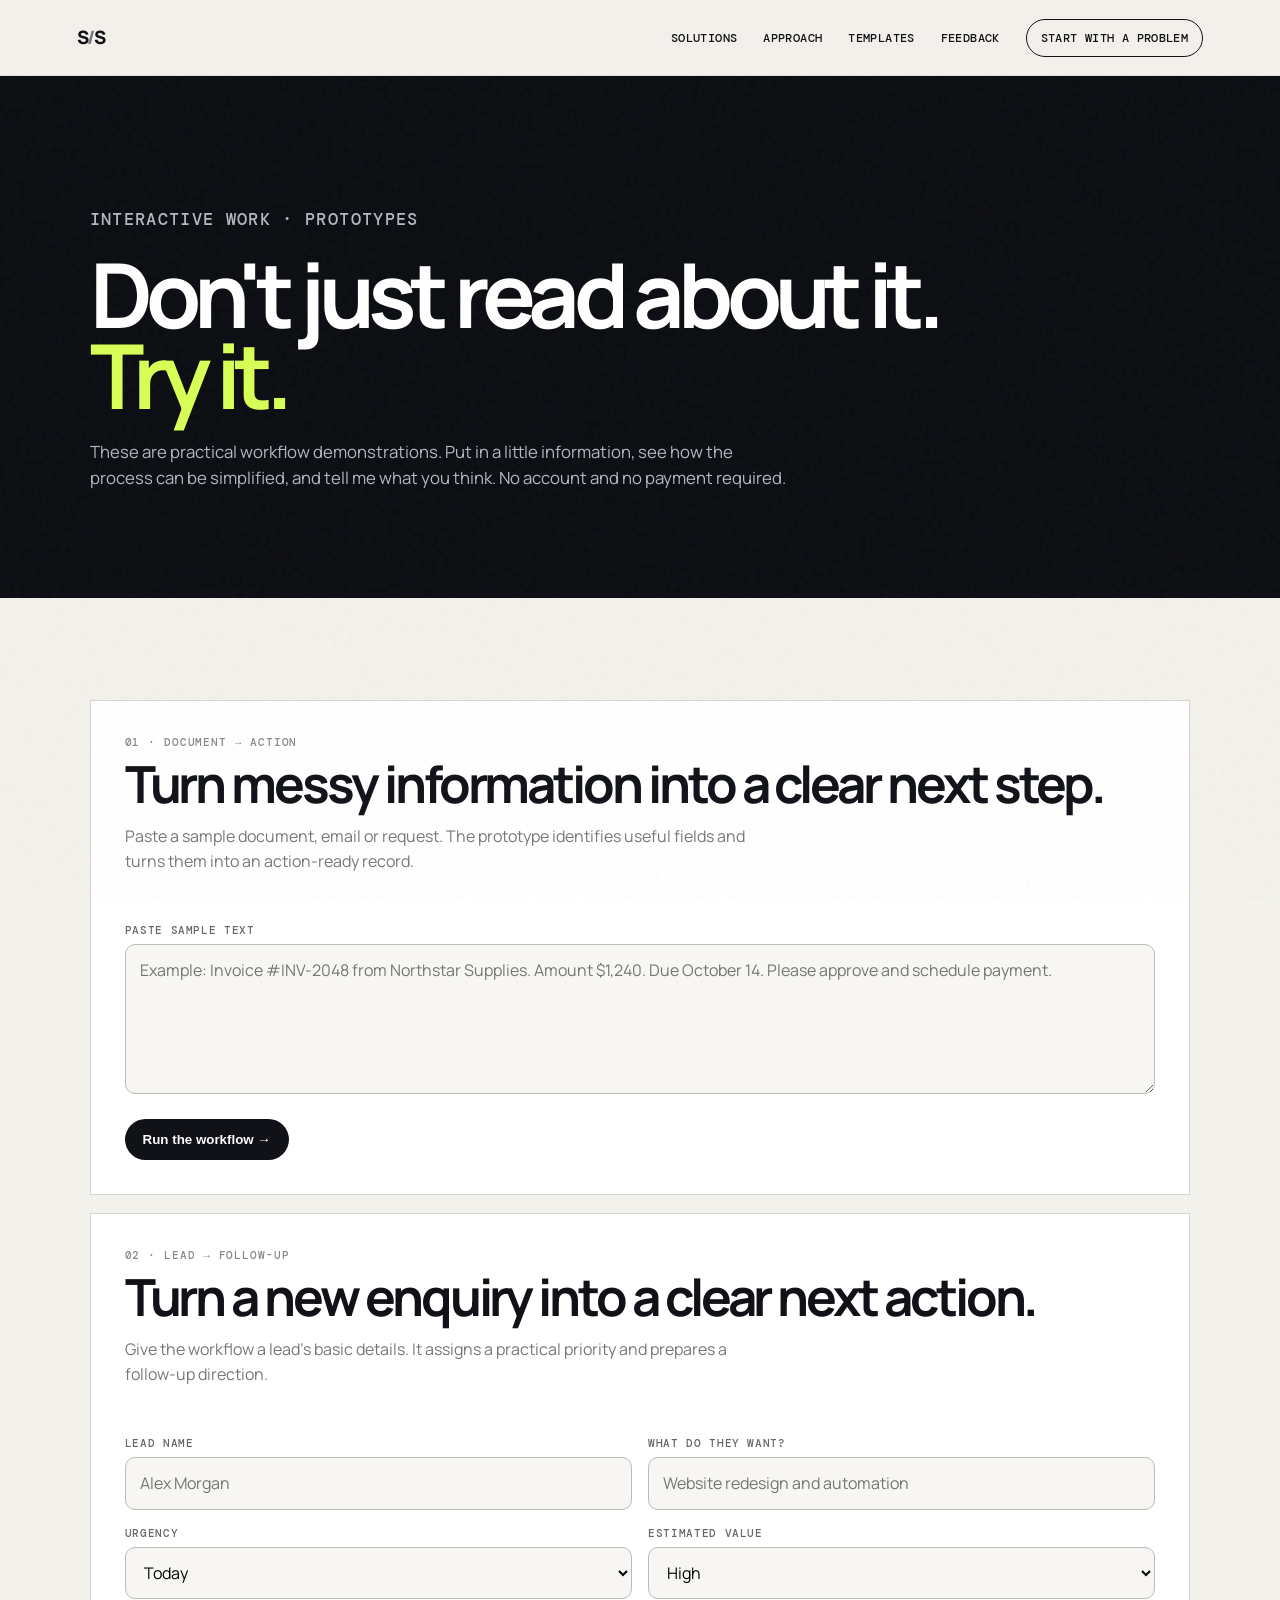
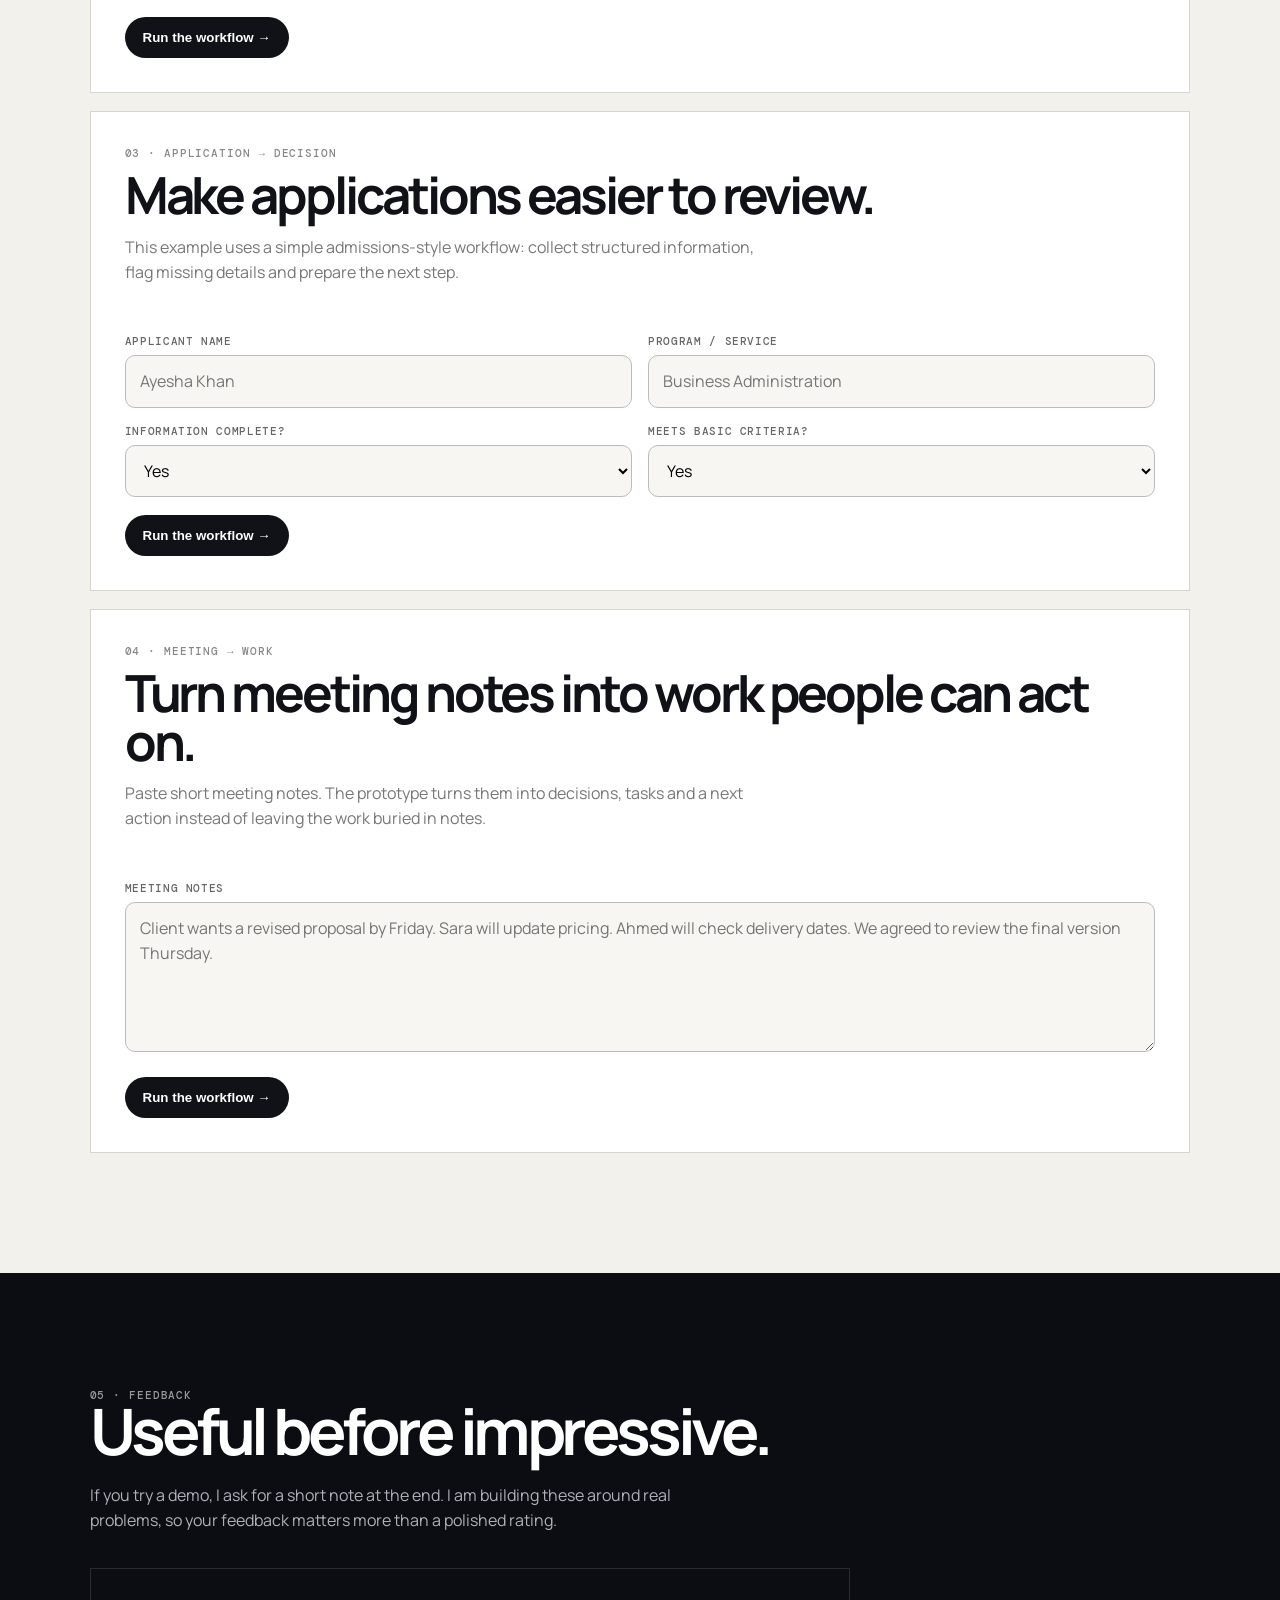
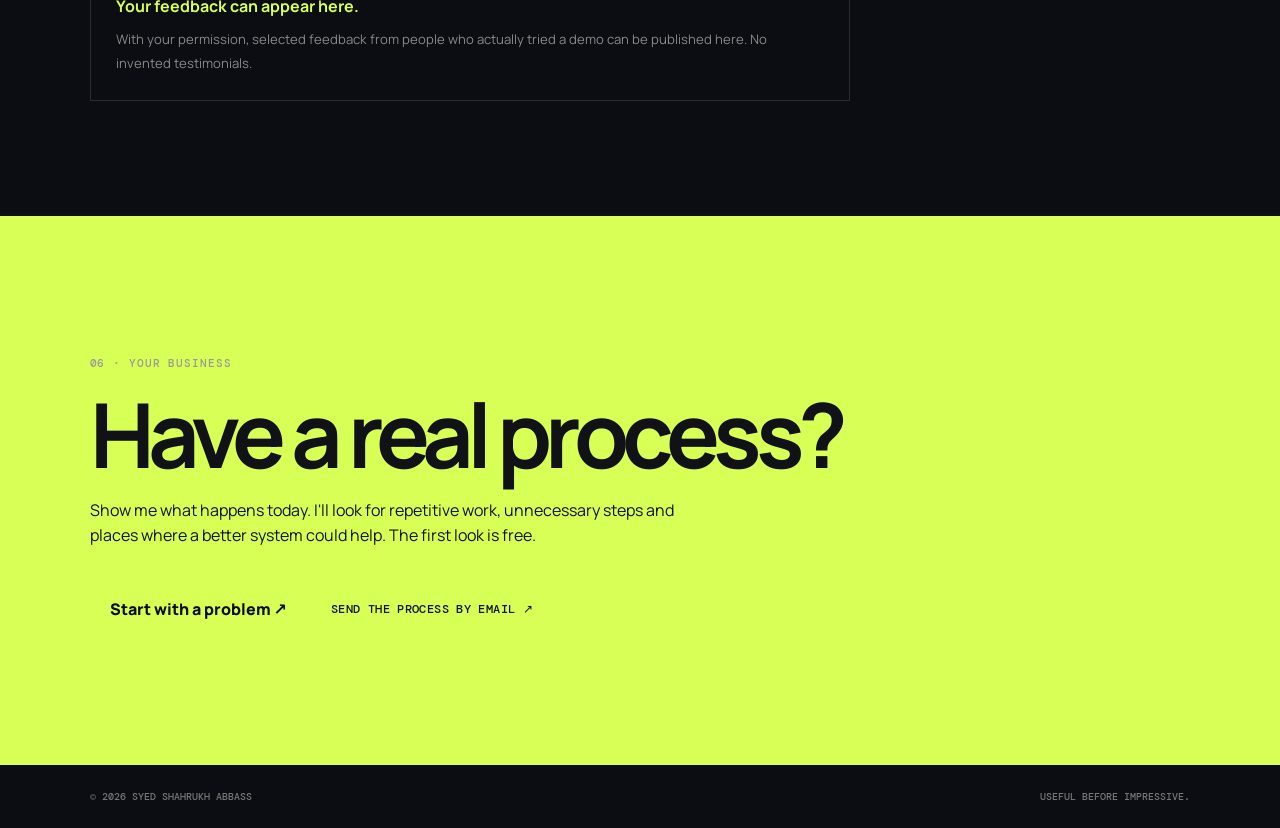
==== demos.html @ 8c074b96 "Add interactive workflow demos and feedback gate" ====
<!doctype html>
<html lang="en">
<head>
<meta charset="utf-8">
<meta name="viewport" content="width=device-width,initial-scale=1">
<meta name="description" content="Interactive business workflow demonstrations by Syed Shahrukh Abbass.">
<title>Try the Work — Interactive Workflow Demos</title>
<link rel="stylesheet" href="styles.css">
<style>
.demo-hero{background:var(--bg);color:#fff;padding:9vw 7vw 7vw}.demo-hero h1{font-size:clamp(3.4rem,7vw,7.5rem);line-height:.9;letter-spacing:-.075em;max-width:1000px;margin:24px 0}.demo-hero h1 em{font-style:normal;color:var(--acid)}.demo-hero p{max-width:700px;color:#b5b8c0;font-size:1.05rem}.demo-list{padding:8vw 7vw}.demo-card{border:1px solid var(--line);margin-bottom:18px;background:#fff}.demo-head{padding:34px;display:flex;justify-content:space-between;gap:25px;align-items:flex-start}.demo-head h2{font-size:clamp(2rem,4vw,4rem);line-height:.95;letter-spacing:-.06em;margin:10px 0}.demo-head p{color:#777;max-width:650px}.demo-tag{font:500 .68rem 'DM Mono',monospace;color:#888;letter-spacing:.08em}.demo-body{padding:0 34px 34px}.demo-form{display:grid;grid-template-columns:1fr 1fr;gap:16px}.demo-form .full{grid-column:1/-1}.demo-form label{font:500 .68rem 'DM Mono',monospace;text-transform:uppercase;letter-spacing:.06em;display:block;margin-bottom:7px;color:#666}.demo-form input,.demo-form textarea,.demo-form select{width:100%;border:1px solid #bbb;background:#f7f6f2;padding:13px 14px;font:inherit;border-radius:10px}.demo-form textarea{min-height:150px;resize:vertical}.run{border:0;background:var(--ink);color:#fff;padding:13px 18px;border-radius:999px;font-weight:800;cursor:pointer;margin-top:18px}.run:hover{opacity:.88}.result{display:none;margin-top:25px;background:var(--bg);color:#fff;padding:26px;border-radius:18px}.result.show{display:block}.result h3{margin:0 0 18px;font-size:1.3rem}.result-grid{display:grid;grid-template-columns:repeat(3,1fr);gap:10px}.result-item{border:1px solid #ffffff1c;padding:15px;border-radius:12px}.result-item small{color:#999}.result-item strong{display:block;margin-top:6px;font-size:.95rem}.feedback{display:none;margin-top:18px;padding:24px;background:var(--acid);color:var(--ink);border-radius:16px}.feedback.show{display:block}.feedback h4{margin:0 0 7px;font-size:1.35rem;letter-spacing:-.04em}.feedback p{margin:0 0 16px;color:#30320f}.feedback textarea{width:100%;min-height:90px;border:1px solid #1115;border-radius:10px;padding:12px;font:inherit;background:#ffffffbb}.check{display:flex;gap:9px;align-items:center;margin:14px 0;font-size:.85rem}.check input{width:auto}.feedback button{border:1px solid var(--ink);background:var(--ink);color:#fff;border-radius:999px;padding:12px 17px;font-weight:800;cursor:pointer}.unlocked{display:none;margin-top:18px;border-top:1px solid #1114;padding-top:18px}.unlocked.show{display:block}.review-wall{background:var(--bg);color:#fff;padding:9vw 7vw}.review-wall h2{font-size:clamp(2.5rem,5vw,5.5rem);line-height:.92;letter-spacing:-.07em;margin:0 0 22px}.review-wall p{color:#aeb1ba;max-width:650px}.review-note{border:1px solid #ffffff20;padding:25px;margin-top:35px;max-width:760px}.review-note strong{display:block;color:var(--acid);margin-bottom:7px}.review-note span{color:#888;font-size:.82rem}@media(max-width:700px){.demo-form,.result-grid{grid-template-columns:1fr}.demo-head{display:block}.demo-body{padding:0 20px 24px}.demo-head{padding:25px 20px}}
</style>
</head>
<body>
<div class="grain"></div>
<header class="nav"><a class="brand" href="index.html">S<span>/</span>S</a><nav><a href="index.html#solutions">Solutions</a><a href="index.html#approach">Approach</a><a href="templates.html">Templates</a><a href="#feedback">Feedback</a><a class="nav-cta" href="offer.html">Start with a problem</a></nav></header>
<main>
<section class="demo-hero"><p class="eyebrow">INTERACTIVE WORK · PROTOTYPES</p><h1>Don't just read about it.<br><em>Try it.</em></h1><p>These are practical workflow demonstrations. Put in a little information, see how the process can be simplified, and tell me what you think. No account and no payment required.</p></section>
<section class="demo-list">
<article class="demo-card" id="document-demo"><div class="demo-head"><div><div class="demo-tag">01 · DOCUMENT → ACTION</div><h2>Turn messy information into a clear next step.</h2><p>Paste a sample document, email or request. The prototype identifies useful fields and turns them into an action-ready record.</p></div></div><div class="demo-body"><div class="demo-form"><div class="full"><label>Paste sample text</label><textarea id="docText" placeholder="Example: Invoice #INV-2048 from Northstar Supplies. Amount $1,240. Due October 14. Please approve and schedule payment."></textarea></div></div><button class="run" onclick="runDocument()">Run the workflow →</button><div class="result" id="docResult"></div><div class="feedback" id="docFeedback"><h4>One quick thing before the full result.</h4><p>Tell me what you noticed. Honest feedback is useful — positive, negative or neutral.</p><textarea id="docComment" placeholder="What did you think of this demo?"></textarea><label class="check"><input type="checkbox" id="docTried"> I tried the demo and understand this is a prototype.</label><button onclick="submitFeedback('Document → Action','docComment','docTried','docUnlock')">Leave feedback & unlock</button><div class="unlocked" id="docUnlock"></div></div></div></article>

<article class="demo-card" id="lead-demo"><div class="demo-head"><div><div class="demo-tag">02 · LEAD → FOLLOW-UP</div><h2>Turn a new enquiry into a clear next action.</h2><p>Give the workflow a lead's basic details. It assigns a practical priority and prepares a follow-up direction.</p></div></div><div class="demo-body"><div class="demo-form"><div><label>Lead name</label><input id="leadName" placeholder="Alex Morgan"></div><div><label>What do they want?</label><input id="leadNeed" placeholder="Website redesign and automation"></div><div><label>Urgency</label><select id="leadUrgency"><option>Today</option><option>This week</option><option>Exploring</option></select></div><div><label>Estimated value</label><select id="leadValue"><option>High</option><option>Medium</option><option>Low</option></select></div></div><button class="run" onclick="runLead()">Run the workflow →</button><div class="result" id="leadResult"></div><div class="feedback" id="leadFeedback"><h4>What did you think?</h4><p>A short honest note helps me improve these demonstrations.</p><textarea id="leadComment" placeholder="What was useful or unclear?"></textarea><label class="check"><input type="checkbox" id="leadTried"> I tried the demo and understand this is a prototype.</label><button onclick="submitFeedback('Lead → Follow-up','leadComment','leadTried','leadUnlock')">Leave feedback & unlock</button><div class="unlocked" id="leadUnlock"></div></div></div></article>

<article class="demo-card" id="application-demo"><div class="demo-head"><div><div class="demo-tag">03 · APPLICATION → DECISION</div><h2>Make applications easier to review.</h2><p>This example uses a simple admissions-style workflow: collect structured information, flag missing details and prepare the next step.</p></div></div><div class="demo-body"><div class="demo-form"><div><label>Applicant name</label><input id="appName" placeholder="Ayesha Khan"></div><div><label>Program / service</label><input id="appProgram" placeholder="Business Administration"></div><div><label>Information complete?</label><select id="appComplete"><option>Yes</option><option>No</option></select></div><div><label>Meets basic criteria?</label><select id="appCriteria"><option>Yes</option><option>Needs review</option><option>No</option></select></div></div><button class="run" onclick="runApplication()">Run the workflow →</button><div class="result" id="appResult"></div><div class="feedback" id="appFeedback"><h4>Leave a quick note.</h4><p>You don't need to praise it. Tell me honestly whether the workflow makes sense.</p><textarea id="appComment" placeholder="Your feedback"></textarea><label class="check"><input type="checkbox" id="appTried"> I tried the demo and understand this is a prototype.</label><button onclick="submitFeedback('Application → Decision','appComment','appTried','appUnlock')">Leave feedback & unlock</button><div class="unlocked" id="appUnlock"></div></div></div></article>

<article class="demo-card" id="meeting-demo"><div class="demo-head"><div><div class="demo-tag">04 · MEETING → WORK</div><h2>Turn meeting notes into work people can act on.</h2><p>Paste short meeting notes. The prototype turns them into decisions, tasks and a next action instead of leaving the work buried in notes.</p></div></div><div class="demo-body"><div class="demo-form"><div class="full"><label>Meeting notes</label><textarea id="meetingText" placeholder="Client wants a revised proposal by Friday. Sara will update pricing. Ahmed will check delivery dates. We agreed to review the final version Thursday."></textarea></div></div><button class="run" onclick="runMeeting()">Run the workflow →</button><div class="result" id="meetingResult"></div><div class="feedback" id="meetingFeedback"><h4>Before you finish — tell me what you noticed.</h4><p>One sentence is enough. Honest feedback helps improve the work.</p><textarea id="meetingComment" placeholder="What did you think?"></textarea><label class="check"><input type="checkbox" id="meetingTried"> I tried the demo and understand this is a prototype.</label><button onclick="submitFeedback('Meeting → Work','meetingComment','meetingTried','meetingUnlock')">Leave feedback & unlock</button><div class="unlocked" id="meetingUnlock"></div></div></div></article>
</section>
<section class="review-wall" id="feedback"><div class="eyebrow">05 · FEEDBACK</div><h2>Useful before impressive.</h2><p>If you try a demo, I ask for a short note at the end. I am building these around real problems, so your feedback matters more than a polished rating.</p><div class="review-note"><strong>Your feedback can appear here.</strong><span>With your permission, selected feedback from people who actually tried a demo can be published here. No invented testimonials.</span></div></section>
<section class="contact"><p class="eyebrow">06 · YOUR BUSINESS</p><h2>Have a real process?</h2><p>Show me what happens today. I'll look for repetitive work, unnecessary steps and places where a better system could help. The first look is free.</p><div class="actions"><a class="button" href="offer.html">Start with a problem ↗</a><a class="text-link" href="mailto:syed.shahrukh@gmail.com?subject=Free%20process%20check">Send the process by email ↗</a></div></section>
</main><footer><span>© 2026 Syed Shahrukh Abbass</span><span>Useful before impressive.</span></footer>
<script>
function esc(s){return String(s||'').replace(/[&<>'"]/g,c=>({'&':'&amp;','<':'&lt;','>':'&gt;',"'":'&#39;','"':'&quot;'}[c]))}
function show(id,html){const r=document.getElementById(id);r.innerHTML=html;r.classList.add('show');document.getElementById(id.replace('Result','Feedback')).classList.add('show')}
function runDocument(){const t=document.getElementById('docText').value.trim();if(!t){alert('Paste a sample document or email first.');return}const amount=(t.match(/(?:\$|USD\s*)[\d,]+(?:\.\d{2})?/i)||['Not found'])[0];const ref=(t.match(/(?:invoice|reference|ref|order|application)[\s#:.-]*([A-Z0-9-]{3,})/i)||[])[1]||'Not found';const date=(t.match(/(?:due|deadline|by|on)\s+([A-Za-z]+\s+\d{1,2}(?:,\s*\d{4})?)/i)||[])[1]||'Review';show('docResult',`<h3>Workflow output</h3><div class="result-grid"><div class="result-item"><small>REFERENCE</small><strong>${esc(ref)}</strong></div><div class="result-item"><small>AMOUNT</small><strong>${esc(amount)}</strong></div><div class="result-item"><small>NEXT STEP</small><strong>Validate → approve → record</strong></div></div><p style="color:#aaa;margin:18px 0 0">Detected timing: <strong>${esc(date)}</strong>. In a production workflow, this could create the appropriate task automatically.</p>`)}
function runLead(){const n=document.getElementById('leadName').value.trim()||'New lead';const u=document.getElementById('leadUrgency').value;const v=document.getElementById('leadValue').value;const p=(u==='Today'&&v==='High')?'HIGH':(u==='Exploring'&&v==='Low'?'LOW':'MEDIUM');show('leadResult',`<h3>${esc(n)} — workflow output</h3><div class="result-grid"><div class="result-item"><small>PRIORITY</small><strong>${p}</strong></div><div class="result-item"><small>STATUS</small><strong>Needs follow-up</strong></div><div class="result-item"><small>NEXT STEP</small><strong>${u==='Today'?'Respond today':'Schedule follow-up'}</strong></div></div><p style="color:#aaa;margin:18px 0 0">Need: <strong>${esc(document.getElementById('leadNeed').value||'Not provided')}</strong>. A production system could route this automatically.</p>`)}
function runApplication(){const n=document.getElementById('appName').value.trim()||'Applicant';const complete=document.getElementById('appComplete').value;const criteria=document.getElementById('appCriteria').value;let status=complete==='No'?'MISSING INFORMATION':criteria==='Needs review'?'HUMAN REVIEW':criteria==='No'?'NOT ELIGIBLE':'READY FOR NEXT STEP';show('appResult',`<h3>${esc(n)} — workflow output</h3><div class="result-grid"><div class="result-item"><small>STATUS</small><strong>${status}</strong></div><div class="result-item"><small>PROGRAM</small><strong>${esc(document.getElementById('appProgram').value||'Not provided')}</strong></div><div class="result-item"><small>NEXT STEP</small><strong>${status==='READY FOR NEXT STEP'?'Send next-step message':'Route to review'}</strong></div></div>`)}
function runMeeting(){const t=document.getElementById('meetingText').value.trim();if(!t){alert('Paste a few meeting notes first.');return}const tasks=[];if(/proposal/i.test(t))tasks.push('Prepare / revise proposal');if(/pricing|price/i.test(t))tasks.push('Review pricing');if(/delivery|schedule|date/i.test(t))tasks.push('Check delivery dates');if(!tasks.length)tasks.push('Review notes and identify next action');const deadline=(t.match(/(?:by|until|on)\s+([A-Za-z]+\s+\d{1,2})/i)||[])[1]||'Not stated';show('meetingResult',`<h3>Action-ready meeting output</h3><div class="result-grid"><div class="result-item"><small>TASKS</small><strong>${tasks.map(esc).join('<br>')}</strong></div><div class="result-item"><small>DEADLINE</small><strong>${esc(deadline)}</strong></div><div class="result-item"><small>NEXT ACTION</small><strong>Assign owners → confirm → follow up</strong></div></div>`)}
function submitFeedback(demo,commentId,checkId,unlockId){const comment=document.getElementById(commentId).value.trim();if(!document.getElementById(checkId).checked){alert('Please confirm that you tried the demo.');return}if(comment.length<3){alert('Please leave at least a short note about what you noticed.');return}const subject=encodeURIComponent('Demo feedback — '+demo);const body=encodeURIComponent('Demo tried: '+demo+'\n\nFeedback:\n'+comment+'\n\nI confirm I tried the demo.');window.location.href='mailto:syed.shahrukh@gmail.com?subject='+subject+'&body='+body;const u=document.getElementById(unlockId);u.innerHTML='<strong>Thank you.</strong><br>Your email draft is ready. Send it to share the feedback. The demo result remains visible above.';u.classList.add('show')}
</script>
</body>
</html>
---- styles.css ----
@import url('https://fonts.googleapis.com/css2?family=DM+Mono:wght@400;500&family=Manrope:wght@400;500;600;700;800&display=swap');
:root{--bg:#0b0d12;--paper:#f3f1eb;--ink:#101218;--muted:#747781;--line:#d7d5cf;--acid:#d8ff55;--card:#14171e;--white:#fff}*{box-sizing:border-box}html{scroll-behavior:smooth}body{margin:0;background:var(--paper);color:var(--ink);font-family:Manrope,system-ui,sans-serif;line-height:1.55}.grain{position:fixed;inset:0;pointer-events:none;opacity:.035;background-image:url("data:image/svg+xml,%3Csvg viewBox='0 0 180 180' xmlns='http://www.w3.org/2000/svg'%3E%3Cfilter id='n'%3E%3CfeTurbulence type='fractalNoise' baseFrequency='.9' numOctaves='4' stitchTiles='stitch'/%3E%3C/filter%3E%3Crect width='100%25' height='100%25' filter='url(%23n)'/%3E%3C/svg%3E")}.nav{height:76px;padding:0 6vw;display:flex;align-items:center;justify-content:space-between;border-bottom:1px solid #0001;background:#f3f1ebee;backdrop-filter:blur(12px);position:sticky;top:0;z-index:10}.brand{font-weight:800;font-size:1.15rem;color:var(--ink);text-decoration:none;letter-spacing:-.08em}.brand span{color:#777}.nav nav{display:flex;align-items:center;gap:26px}.nav nav a,.text-link{font:500 .78rem 'DM Mono',monospace;text-transform:uppercase;letter-spacing:.03em;color:inherit;text-decoration:none}.nav-cta{border:1px solid var(--ink);padding:10px 14px;border-radius:999px}.hero{min-height:calc(100vh - 76px);padding:9vw 7vw 8vw;display:grid;grid-template-columns:1.5fr .7fr;gap:7vw;align-items:center;background:var(--bg);color:var(--white)}.eyebrow,.tag,small{font:500 .69rem 'DM Mono',monospace;letter-spacing:.08em;text-transform:uppercase}.eyebrow{color:#999}.hero h1{font-size:clamp(3.4rem,7.4vw,8.2rem);line-height:.91;letter-spacing:-.075em;max-width:1050px;margin:25px 0}.hero h1 em{font-style:normal;color:var(--acid)}.lead{max-width:680px;color:#b5b8c0;font-size:1.1rem}.actions{display:flex;gap:24px;align-items:center;margin-top:34px}.button{background:var(--acid);color:#0b0d12;text-decoration:none;font-weight:800;padding:15px 20px;border-radius:999px;display:inline-block}.hero .text-link{color:#fff}.hero-card{border:1px solid #ffffff22;border-radius:28px;padding:30px;min-height:330px;display:flex;flex-direction:column;justify-content:flex-end;position:relative;overflow:hidden;background:linear-gradient(145deg,#151922,#0e1015)}.hero-card p{color:#8e939d;font:500 .7rem 'DM Mono',monospace;text-transform:uppercase}.hero-card strong{font-size:3rem;line-height:.88;letter-spacing:-.06em;position:relative}.hero-card span{color:#999;margin-top:20px;max-width:220px;font-size:.8rem}.orb{position:absolute;width:220px;height:220px;border-radius:50%;right:-50px;top:-45px;background:radial-gradient(circle at 35% 35%,var(--acid),#778a21 30%,#151922 70%);filter:blur(1px);opacity:.9}.statement{padding:9vw 7vw;border-bottom:1px solid var(--line)}.statement p{font-size:clamp(2rem,4vw,4.6rem);line-height:1.02;letter-spacing:-.06em;max-width:1050px;margin:0}.statement strong{background:var(--ink);color:var(--acid);padding:0 .08em}.section{padding:9vw 7vw}.section-head{display:grid;grid-template-columns:70px 1fr 1fr;gap:30px;margin-bottom:55px;align-items:start}.section-head>span{font:500 .75rem 'DM Mono',monospace;color:#888}.section-head h2{font-size:clamp(2.2rem,4.2vw,5rem);line-height:.95;letter-spacing:-.065em;margin:0}.section-head p{color:var(--muted);max-width:480px;margin:0}.work-grid{display:grid;grid-template-columns:1fr 1fr;gap:2px;background:var(--ink);border:2px solid var(--ink)}.work-card{background:var(--paper);padding:40px;min-height:330px}.work-card.featured{background:var(--ink);color:var(--white)}.work-card .tag{color:#888}.featured .tag{color:var(--acid)}.work-card h3{font-size:2.1rem;letter-spacing:-.05em;margin:60px 0 14px}.work-card p{color:#777;max-width:550px}.featured p{color:#a8abb3}.chips{display:flex;flex-wrap:wrap;gap:8px;margin-top:24px}.chips span{border:1px solid #0002;border-radius:999px;padding:6px 10px;font:500 .65rem 'DM Mono',monospace}.featured .chips span{border-color:#fff2}.dark-section{background:var(--bg);color:var(--white)}.dark-section .section-head p{color:#8e939d}.cap-grid{display:grid;grid-template-columns:repeat(3,1fr);gap:1px;background:#ffffff18}.cap-grid>div{padding:30px;background:var(--bg);min-height:210px}.cap-grid b{font-size:1.15rem}.cap-grid p{color:#999;font-size:.9rem}.cert-grid{display:grid;grid-template-columns:repeat(4,1fr);gap:12px}.cert{padding:24px;border:1px solid var(--line);min-height:190px;transition:.2s}.cert:hover{transform:translateY(-4px);background:#fff}.cert small{color:#888}.cert h3{font-size:1.05rem;line-height:1.2;margin:25px 0 12px;letter-spacing:-.03em}.cert p{font-size:.8rem;color:#888}.note{font-size:.75rem;color:#999;margin-top:25px}.project-section{background:#deddd7}.project{display:grid;grid-template-columns:100px 1fr;gap:35px;padding:45px 0;border-top:1px solid #0003}.project-number{font:500 1rem 'DM Mono',monospace}.project h3{font-size:3rem;line-height:1;margin:12px 0}.project p{max-width:800px;color:#555}.about{display:grid;grid-template-columns:1fr 1fr;gap:8vw}.about .section-head{display:block}.about .section-head>span{display:block;margin-bottom:30px}.about-copy{font-size:1.3rem;letter-spacing:-.02em}.about-copy .small{font-size:.82rem;color:#888;margin-top:45px}.contact{background:var(--acid);padding:10vw 7vw}.contact h2{font-size:clamp(3rem,7vw,8rem);line-height:.88;letter-spacing:-.075em;max-width:950px;margin:25px 0}.contact p:not(.eyebrow){max-width:620px}.contact .text-link{color:var(--ink)}footer{background:var(--bg);color:#777;padding:25px 7vw;display:flex;justify-content:space-between;font:500 .65rem 'DM Mono',monospace;text-transform:uppercase}@media(max-width:850px){.nav{padding:0 5vw}.nav nav a:not(.nav-cta){display:none}.hero{grid-template-columns:1fr;padding:18vw 6vw}.hero-card{min-height:260px}.section,.statement{padding:18vw 6vw}.section-head{grid-template-columns:40px 1fr}.section-head p{grid-column:2}.work-grid,.cap-grid{grid-template-columns:1fr}.cert-grid{grid-template-columns:1fr 1fr}.about{grid-template-columns:1fr}.project{grid-template-columns:45px 1fr}.project h3{font-size:2rem}}@media(max-width:520px){.cert-grid{grid-template-columns:1fr}.hero h1{font-size:3.6rem}.actions{flex-wrap:wrap}.contact h2{font-size:3.6rem}}
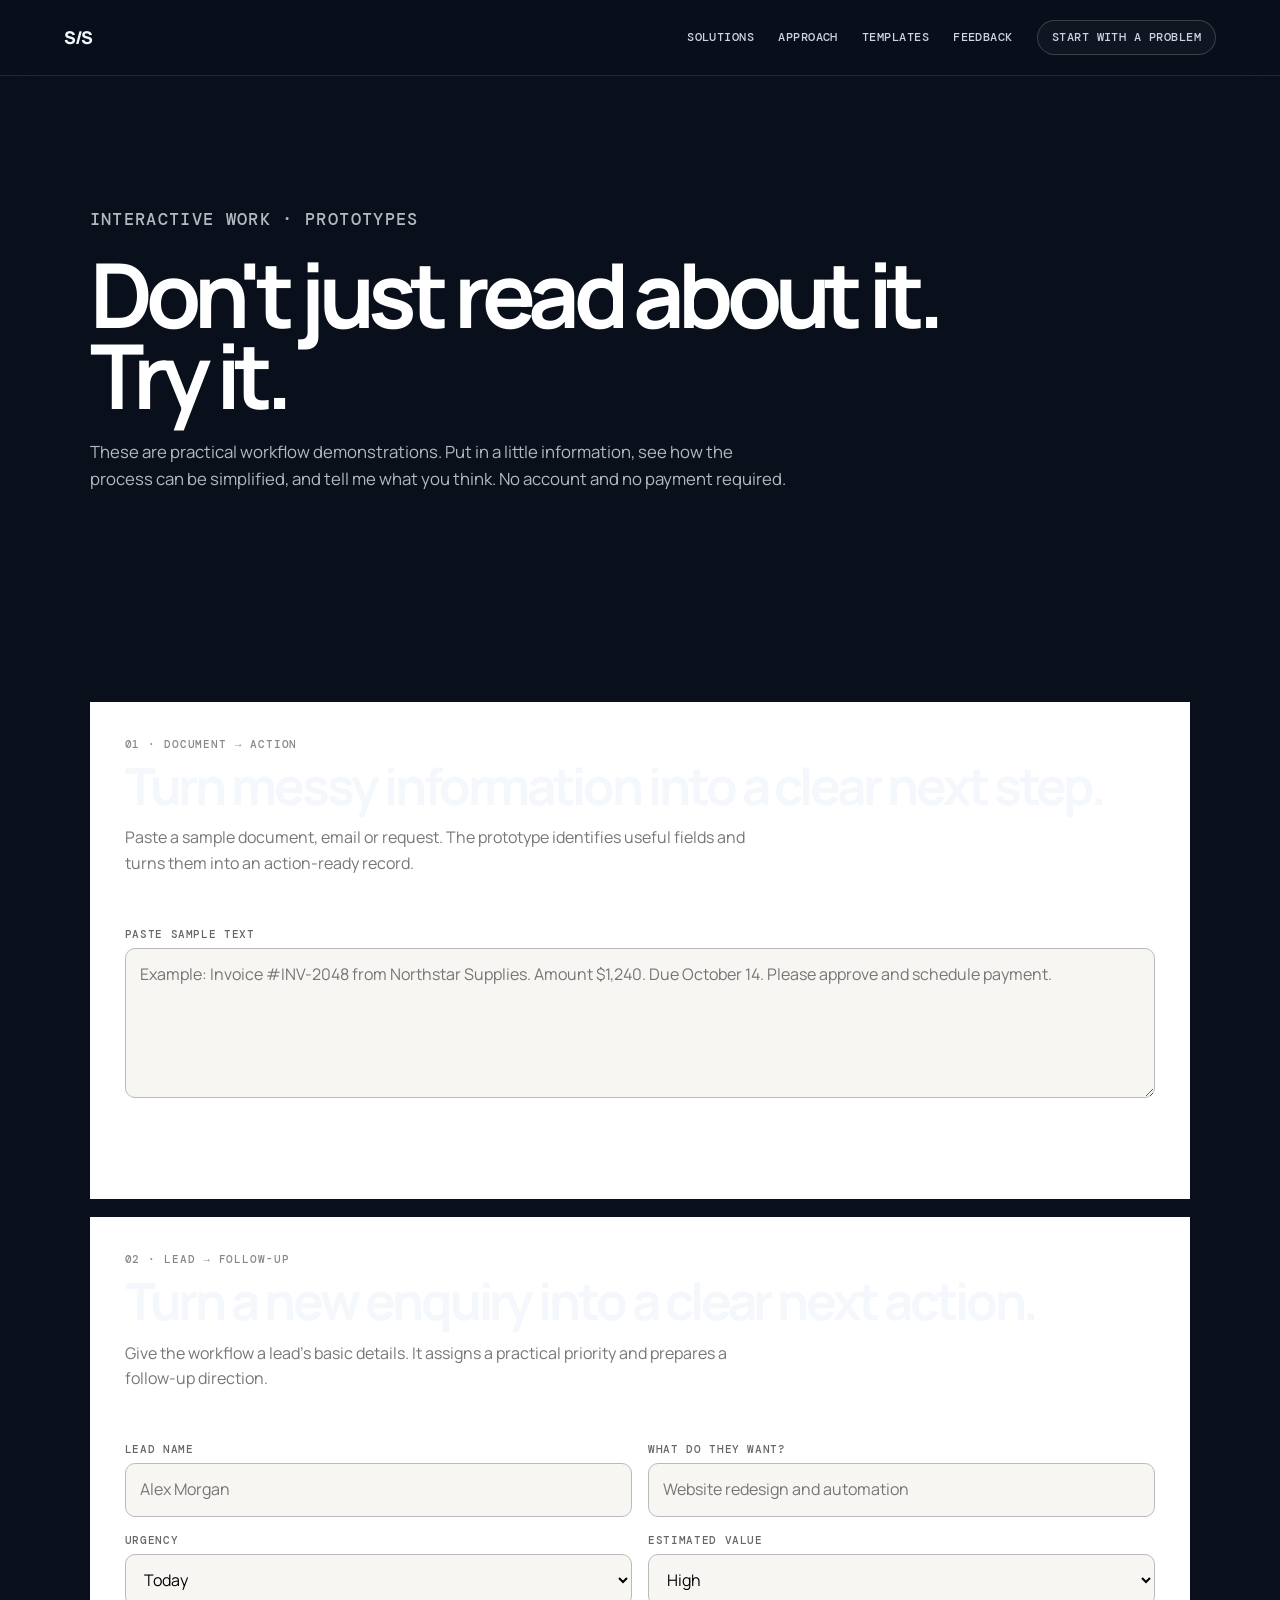
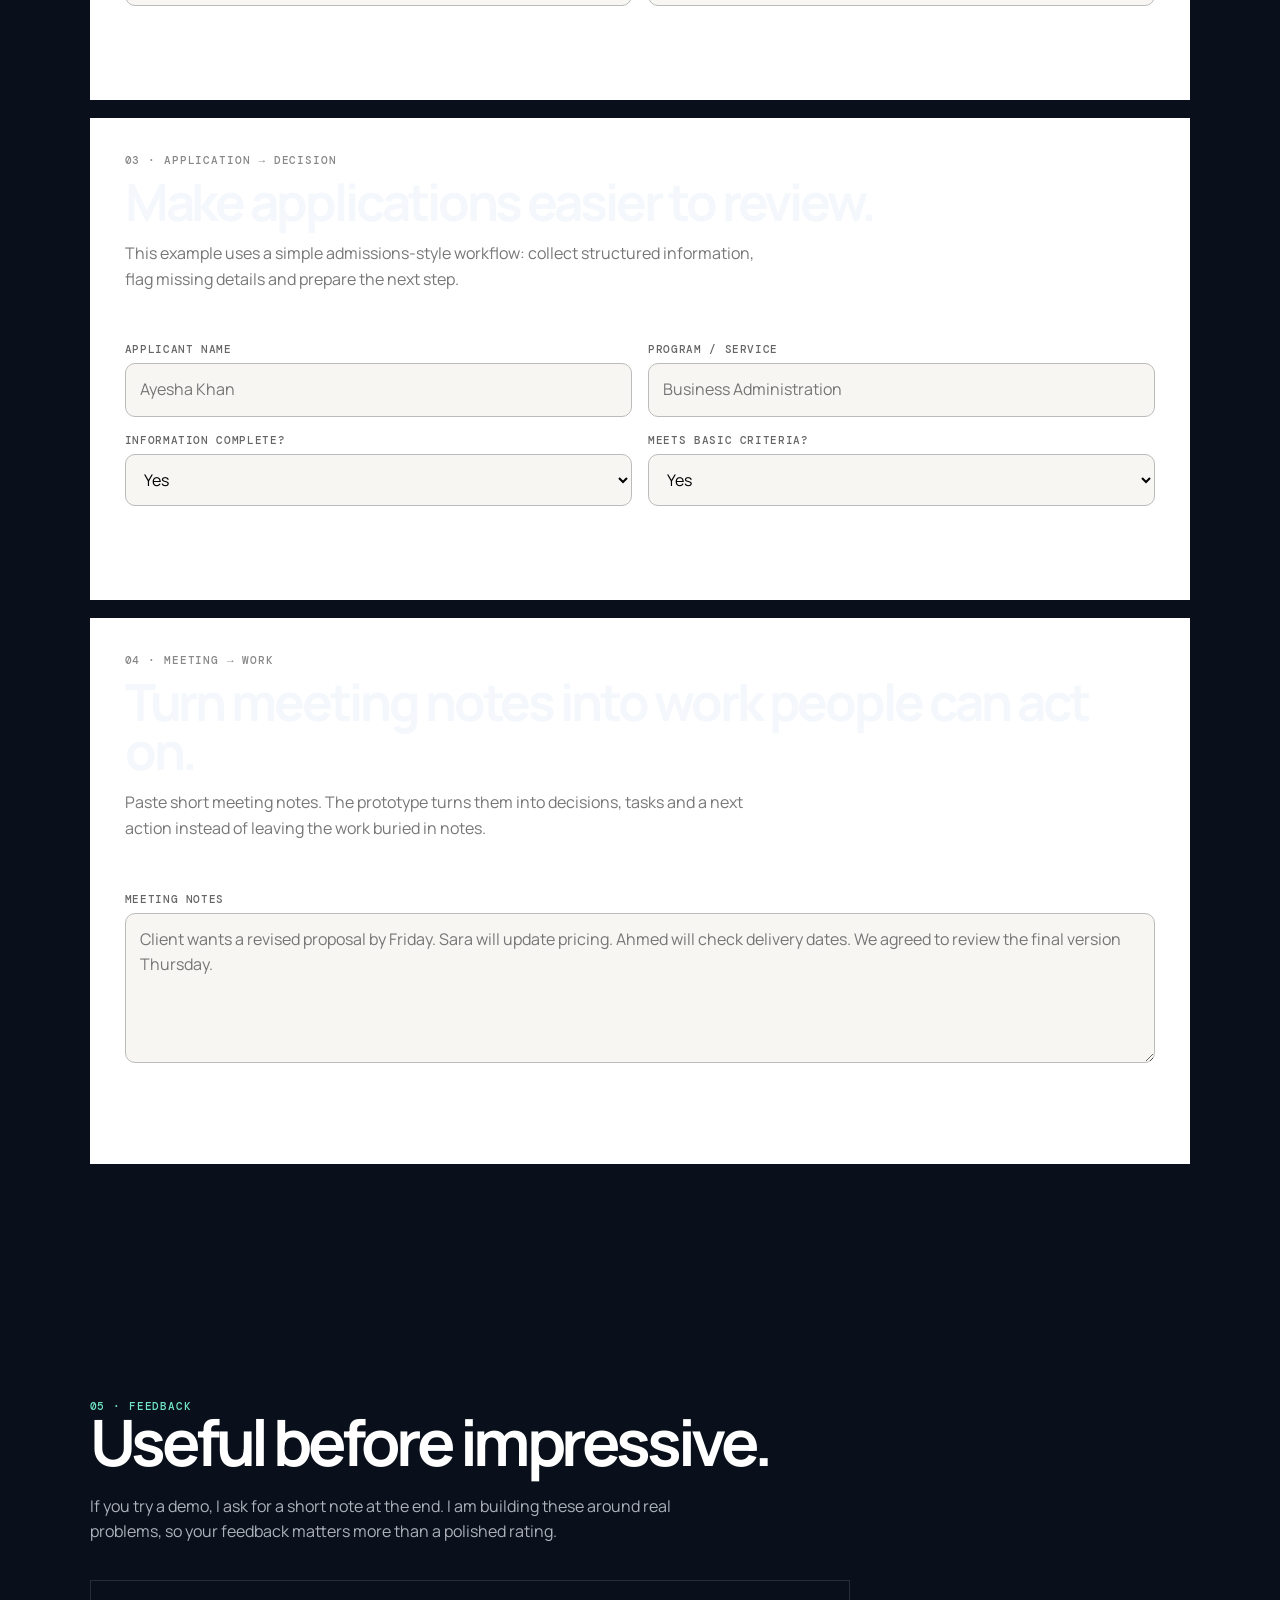
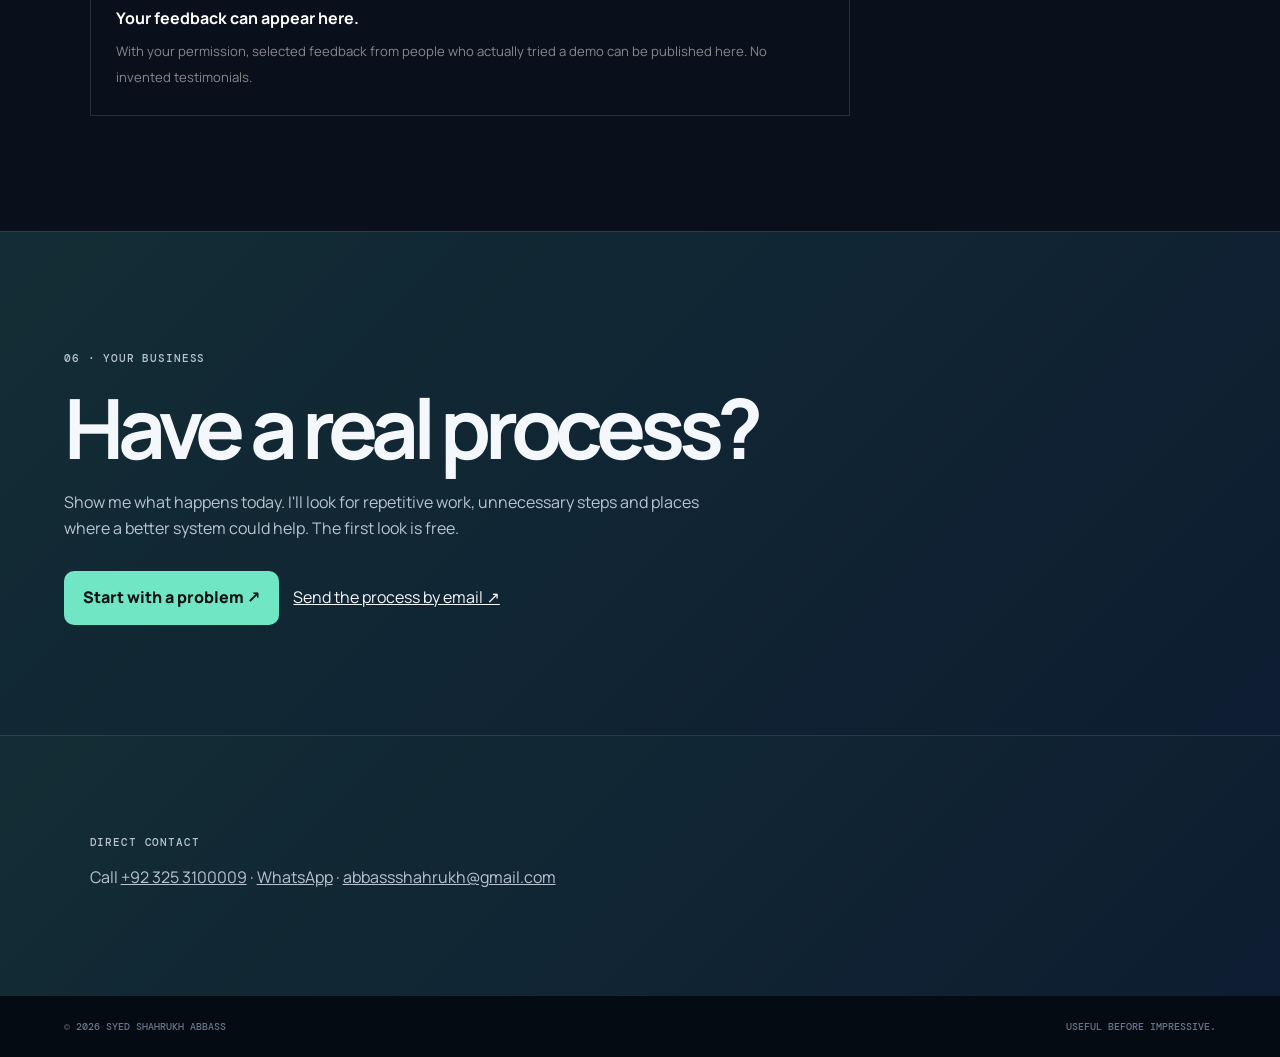
==== commit 181da0be: "Correct contact email and add phone/WhatsApp to demos.html" ====
--- a/demos.html
+++ b/demos.html
@@ -25,8 +25,8 @@
 <article class="demo-card" id="meeting-demo"><div class="demo-head"><div><div class="demo-tag">04 · MEETING → WORK</div><h2>Turn meeting notes into work people can act on.</h2><p>Paste short meeting notes. The prototype turns them into decisions, tasks and a next action instead of leaving the work buried in notes.</p></div></div><div class="demo-body"><div class="demo-form"><div class="full"><label>Meeting notes</label><textarea id="meetingText" placeholder="Client wants a revised proposal by Friday. Sara will update pricing. Ahmed will check delivery dates. We agreed to review the final version Thursday."></textarea></div></div><button class="run" onclick="runMeeting()">Run the workflow →</button><div class="result" id="meetingResult"></div><div class="feedback" id="meetingFeedback"><h4>Before you finish — tell me what you noticed.</h4><p>One sentence is enough. Honest feedback helps improve the work.</p><textarea id="meetingComment" placeholder="What did you think?"></textarea><label class="check"><input type="checkbox" id="meetingTried"> I tried the demo and understand this is a prototype.</label><button onclick="submitFeedback('Meeting → Work','meetingComment','meetingTried','meetingUnlock')">Leave feedback & unlock</button><div class="unlocked" id="meetingUnlock"></div></div></div></article>
 </section>
 <section class="review-wall" id="feedback"><div class="eyebrow">05 · FEEDBACK</div><h2>Useful before impressive.</h2><p>If you try a demo, I ask for a short note at the end. I am building these around real problems, so your feedback matters more than a polished rating.</p><div class="review-note"><strong>Your feedback can appear here.</strong><span>With your permission, selected feedback from people who actually tried a demo can be published here. No invented testimonials.</span></div></section>
-<section class="contact"><p class="eyebrow">06 · YOUR BUSINESS</p><h2>Have a real process?</h2><p>Show me what happens today. I'll look for repetitive work, unnecessary steps and places where a better system could help. The first look is free.</p><div class="actions"><a class="button" href="offer.html">Start with a problem ↗</a><a class="text-link" href="mailto:syed.shahrukh@gmail.com?subject=Free%20process%20check">Send the process by email ↗</a></div></section>
-</main><footer><span>© 2026 Syed Shahrukh Abbass</span><span>Useful before impressive.</span></footer>
+<section class="contact"><p class="eyebrow">06 · YOUR BUSINESS</p><h2>Have a real process?</h2><p>Show me what happens today. I'll look for repetitive work, unnecessary steps and places where a better system could help. The first look is free.</p><div class="actions"><a class="button" href="offer.html">Start with a problem ↗</a><a class="text-link" href="mailto:abbassshahrukh@gmail.com?subject=Free%20process%20check">Send the process by email ↗</a></div></section>
+<section class="contact" style="padding:7vw"><p class="eyebrow">DIRECT CONTACT</p><p>Call <a class="text-link" href="tel:+923253100009">+92 325 3100009</a> · <a class="text-link" href="https://wa.me/923253100009" target="_blank" rel="noreferrer">WhatsApp</a> · <a class="text-link" href="mailto:abbassshahrukh@gmail.com">abbassshahrukh@gmail.com</a></p></section></main><footer><span>© 2026 Syed Shahrukh Abbass</span><span>Useful before impressive.</span></footer>
 <script>
 function esc(s){return String(s||'').replace(/[&<>'"]/g,c=>({'&':'&amp;','<':'&lt;','>':'&gt;',"'":'&#39;','"':'&quot;'}[c]))}
 function show(id,html){const r=document.getElementById(id);r.innerHTML=html;r.classList.add('show');document.getElementById(id.replace('Result','Feedback')).classList.add('show')}
@@ -34,7 +34,7 @@
 function runLead(){const n=document.getElementById('leadName').value.trim()||'New lead';const u=document.getElementById('leadUrgency').value;const v=document.getElementById('leadValue').value;const p=(u==='Today'&&v==='High')?'HIGH':(u==='Exploring'&&v==='Low'?'LOW':'MEDIUM');show('leadResult',`<h3>${esc(n)} — workflow output</h3><div class="result-grid"><div class="result-item"><small>PRIORITY</small><strong>${p}</strong></div><div class="result-item"><small>STATUS</small><strong>Needs follow-up</strong></div><div class="result-item"><small>NEXT STEP</small><strong>${u==='Today'?'Respond today':'Schedule follow-up'}</strong></div></div><p style="color:#aaa;margin:18px 0 0">Need: <strong>${esc(document.getElementById('leadNeed').value||'Not provided')}</strong>. A production system could route this automatically.</p>`)}
 function runApplication(){const n=document.getElementById('appName').value.trim()||'Applicant';const complete=document.getElementById('appComplete').value;const criteria=document.getElementById('appCriteria').value;let status=complete==='No'?'MISSING INFORMATION':criteria==='Needs review'?'HUMAN REVIEW':criteria==='No'?'NOT ELIGIBLE':'READY FOR NEXT STEP';show('appResult',`<h3>${esc(n)} — workflow output</h3><div class="result-grid"><div class="result-item"><small>STATUS</small><strong>${status}</strong></div><div class="result-item"><small>PROGRAM</small><strong>${esc(document.getElementById('appProgram').value||'Not provided')}</strong></div><div class="result-item"><small>NEXT STEP</small><strong>${status==='READY FOR NEXT STEP'?'Send next-step message':'Route to review'}</strong></div></div>`)}
 function runMeeting(){const t=document.getElementById('meetingText').value.trim();if(!t){alert('Paste a few meeting notes first.');return}const tasks=[];if(/proposal/i.test(t))tasks.push('Prepare / revise proposal');if(/pricing|price/i.test(t))tasks.push('Review pricing');if(/delivery|schedule|date/i.test(t))tasks.push('Check delivery dates');if(!tasks.length)tasks.push('Review notes and identify next action');const deadline=(t.match(/(?:by|until|on)\s+([A-Za-z]+\s+\d{1,2})/i)||[])[1]||'Not stated';show('meetingResult',`<h3>Action-ready meeting output</h3><div class="result-grid"><div class="result-item"><small>TASKS</small><strong>${tasks.map(esc).join('<br>')}</strong></div><div class="result-item"><small>DEADLINE</small><strong>${esc(deadline)}</strong></div><div class="result-item"><small>NEXT ACTION</small><strong>Assign owners → confirm → follow up</strong></div></div>`)}
-function submitFeedback(demo,commentId,checkId,unlockId){const comment=document.getElementById(commentId).value.trim();if(!document.getElementById(checkId).checked){alert('Please confirm that you tried the demo.');return}if(comment.length<3){alert('Please leave at least a short note about what you noticed.');return}const subject=encodeURIComponent('Demo feedback — '+demo);const body=encodeURIComponent('Demo tried: '+demo+'\n\nFeedback:\n'+comment+'\n\nI confirm I tried the demo.');window.location.href='mailto:syed.shahrukh@gmail.com?subject='+subject+'&body='+body;const u=document.getElementById(unlockId);u.innerHTML='<strong>Thank you.</strong><br>Your email draft is ready. Send it to share the feedback. The demo result remains visible above.';u.classList.add('show')}
+function submitFeedback(demo,commentId,checkId,unlockId){const comment=document.getElementById(commentId).value.trim();if(!document.getElementById(checkId).checked){alert('Please confirm that you tried the demo.');return}if(comment.length<3){alert('Please leave at least a short note about what you noticed.');return}const subject=encodeURIComponent('Demo feedback — '+demo);const body=encodeURIComponent('Demo tried: '+demo+'\n\nFeedback:\n'+comment+'\n\nI confirm I tried the demo.');window.location.href='mailto:abbassshahrukh@gmail.com?subject='+subject+'&body='+body;const u=document.getElementById(unlockId);u.innerHTML='<strong>Thank you.</strong><br>Your email draft is ready. Send it to share the feedback. The demo result remains visible above.';u.classList.add('show')}
 </script>
 </body>
 </html>
--- a/styles.css
+++ b/styles.css
@@ -1,2 +1,96 @@
 @import url('https://fonts.googleapis.com/css2?family=DM+Mono:wght@400;500&family=Manrope:wght@400;500;600;700;800&display=swap');
-:root{--bg:#0b0d12;--paper:#f3f1eb;--ink:#101218;--muted:#747781;--line:#d7d5cf;--acid:#d8ff55;--card:#14171e;--white:#fff}*{box-sizing:border-box}html{scroll-behavior:smooth}body{margin:0;background:var(--paper);color:var(--ink);font-family:Manrope,system-ui,sans-serif;line-height:1.55}.grain{position:fixed;inset:0;pointer-events:none;opacity:.035;background-image:url("data:image/svg+xml,%3Csvg viewBox='0 0 180 180' xmlns='http://www.w3.org/2000/svg'%3E%3Cfilter id='n'%3E%3CfeTurbulence type='fractalNoise' baseFrequency='.9' numOctaves='4' stitchTiles='stitch'/%3E%3C/filter%3E%3Crect width='100%25' height='100%25' filter='url(%23n)'/%3E%3C/svg%3E")}.nav{height:76px;padding:0 6vw;display:flex;align-items:center;justify-content:space-between;border-bottom:1px solid #0001;background:#f3f1ebee;backdrop-filter:blur(12px);position:sticky;top:0;z-index:10}.brand{font-weight:800;font-size:1.15rem;color:var(--ink);text-decoration:none;letter-spacing:-.08em}.brand span{color:#777}.nav nav{display:flex;align-items:center;gap:26px}.nav nav a,.text-link{font:500 .78rem 'DM Mono',monospace;text-transform:uppercase;letter-spacing:.03em;color:inherit;text-decoration:none}.nav-cta{border:1px solid var(--ink);padding:10px 14px;border-radius:999px}.hero{min-height:calc(100vh - 76px);padding:9vw 7vw 8vw;display:grid;grid-template-columns:1.5fr .7fr;gap:7vw;align-items:center;background:var(--bg);color:var(--white)}.eyebrow,.tag,small{font:500 .69rem 'DM Mono',monospace;letter-spacing:.08em;text-transform:uppercase}.eyebrow{color:#999}.hero h1{font-size:clamp(3.4rem,7.4vw,8.2rem);line-height:.91;letter-spacing:-.075em;max-width:1050px;margin:25px 0}.hero h1 em{font-style:normal;color:var(--acid)}.lead{max-width:680px;color:#b5b8c0;font-size:1.1rem}.actions{display:flex;gap:24px;align-items:center;margin-top:34px}.button{background:var(--acid);color:#0b0d12;text-decoration:none;font-weight:800;padding:15px 20px;border-radius:999px;display:inline-block}.hero .text-link{color:#fff}.hero-card{border:1px solid #ffffff22;border-radius:28px;padding:30px;min-height:330px;display:flex;flex-direction:column;justify-content:flex-end;position:relative;overflow:hidden;background:linear-gradient(145deg,#151922,#0e1015)}.hero-card p{color:#8e939d;font:500 .7rem 'DM Mono',monospace;text-transform:uppercase}.hero-card strong{font-size:3rem;line-height:.88;letter-spacing:-.06em;position:relative}.hero-card span{color:#999;margin-top:20px;max-width:220px;font-size:.8rem}.orb{position:absolute;width:220px;height:220px;border-radius:50%;right:-50px;top:-45px;background:radial-gradient(circle at 35% 35%,var(--acid),#778a21 30%,#151922 70%);filter:blur(1px);opacity:.9}.statement{padding:9vw 7vw;border-bottom:1px solid var(--line)}.statement p{font-size:clamp(2rem,4vw,4.6rem);line-height:1.02;letter-spacing:-.06em;max-width:1050px;margin:0}.statement strong{background:var(--ink);color:var(--acid);padding:0 .08em}.section{padding:9vw 7vw}.section-head{display:grid;grid-template-columns:70px 1fr 1fr;gap:30px;margin-bottom:55px;align-items:start}.section-head>span{font:500 .75rem 'DM Mono',monospace;color:#888}.section-head h2{font-size:clamp(2.2rem,4.2vw,5rem);line-height:.95;letter-spacing:-.065em;margin:0}.section-head p{color:var(--muted);max-width:480px;margin:0}.work-grid{display:grid;grid-template-columns:1fr 1fr;gap:2px;background:var(--ink);border:2px solid var(--ink)}.work-card{background:var(--paper);padding:40px;min-height:330px}.work-card.featured{background:var(--ink);color:var(--white)}.work-card .tag{color:#888}.featured .tag{color:var(--acid)}.work-card h3{font-size:2.1rem;letter-spacing:-.05em;margin:60px 0 14px}.work-card p{color:#777;max-width:550px}.featured p{color:#a8abb3}.chips{display:flex;flex-wrap:wrap;gap:8px;margin-top:24px}.chips span{border:1px solid #0002;border-radius:999px;padding:6px 10px;font:500 .65rem 'DM Mono',monospace}.featured .chips span{border-color:#fff2}.dark-section{background:var(--bg);color:var(--white)}.dark-section .section-head p{color:#8e939d}.cap-grid{display:grid;grid-template-columns:repeat(3,1fr);gap:1px;background:#ffffff18}.cap-grid>div{padding:30px;background:var(--bg);min-height:210px}.cap-grid b{font-size:1.15rem}.cap-grid p{color:#999;font-size:.9rem}.cert-grid{display:grid;grid-template-columns:repeat(4,1fr);gap:12px}.cert{padding:24px;border:1px solid var(--line);min-height:190px;transition:.2s}.cert:hover{transform:translateY(-4px);background:#fff}.cert small{color:#888}.cert h3{font-size:1.05rem;line-height:1.2;margin:25px 0 12px;letter-spacing:-.03em}.cert p{font-size:.8rem;color:#888}.note{font-size:.75rem;color:#999;margin-top:25px}.project-section{background:#deddd7}.project{display:grid;grid-template-columns:100px 1fr;gap:35px;padding:45px 0;border-top:1px solid #0003}.project-number{font:500 1rem 'DM Mono',monospace}.project h3{font-size:3rem;line-height:1;margin:12px 0}.project p{max-width:800px;color:#555}.about{display:grid;grid-template-columns:1fr 1fr;gap:8vw}.about .section-head{display:block}.about .section-head>span{display:block;margin-bottom:30px}.about-copy{font-size:1.3rem;letter-spacing:-.02em}.about-copy .small{font-size:.82rem;color:#888;margin-top:45px}.contact{background:var(--acid);padding:10vw 7vw}.contact h2{font-size:clamp(3rem,7vw,8rem);line-height:.88;letter-spacing:-.075em;max-width:950px;margin:25px 0}.contact p:not(.eyebrow){max-width:620px}.contact .text-link{color:var(--ink)}footer{background:var(--bg);color:#777;padding:25px 7vw;display:flex;justify-content:space-between;font:500 .65rem 'DM Mono',monospace;text-transform:uppercase}@media(max-width:850px){.nav{padding:0 5vw}.nav nav a:not(.nav-cta){display:none}.hero{grid-template-columns:1fr;padding:18vw 6vw}.hero-card{min-height:260px}.section,.statement{padding:18vw 6vw}.section-head{grid-template-columns:40px 1fr}.section-head p{grid-column:2}.work-grid,.cap-grid{grid-template-columns:1fr}.cert-grid{grid-template-columns:1fr 1fr}.about{grid-template-columns:1fr}.project{grid-template-columns:45px 1fr}.project h3{font-size:2rem}}@media(max-width:520px){.cert-grid{grid-template-columns:1fr}.hero h1{font-size:3.6rem}.actions{flex-wrap:wrap}.contact h2{font-size:3.6rem}}
+
+:root{--bg:#09101b;--bg2:#0d1624;--panel:#111d2d;--panel2:#152438;--text:#f4f7fb;--muted:#aab5c5;--line:#ffffff1b;--accent:#71e6c5;--accent2:#76a9ff;--dark:#071019;--max:1240px}
+*{box-sizing:border-box}
+html{scroll-behavior:smooth}
+body{margin:0;background:var(--bg);color:var(--text);font-family:Manrope,system-ui,sans-serif;line-height:1.6;overflow-x:hidden}
+a{color:inherit}
+.nav{height:76px;padding:0 max(5vw,24px);display:flex;align-items:center;justify-content:space-between;position:sticky;top:0;z-index:20;background:#09101bee;border-bottom:1px solid var(--line);backdrop-filter:blur(18px)}
+.brand{font-size:1.1rem;font-weight:800;letter-spacing:-.08em;text-decoration:none}
+.nav nav{display:flex;align-items:center;gap:24px}
+.nav nav a{font:500 .72rem 'DM Mono',monospace;text-transform:uppercase;letter-spacing:.04em;text-decoration:none;color:#cbd4e0}
+.nav nav a:hover{color:#fff}
+.nav-cta{border:1px solid #ffffff2d;padding:9px 14px;border-radius:999px;background:#ffffff08}
+
+.hero{max-width:var(--max);margin:auto;min-height:calc(100vh - 76px);padding:90px 5vw;display:grid;grid-template-columns:1.1fr .9fr;gap:70px;align-items:center}
+.eyebrow{color:var(--accent);font:500 .66rem 'DM Mono',monospace;letter-spacing:.08em;text-transform:uppercase}
+.hero h1{font-size:clamp(3.2rem,6.4vw,7rem);line-height:.94;letter-spacing:-.075em;margin:25px 0}
+.hero h1 span,.section-heading h2 span,.demo-banner h2 span{color:var(--accent)}
+.lead{max-width:700px;color:var(--muted);font-size:1.12rem}
+.actions{display:flex;gap:14px;align-items:center;flex-wrap:wrap;margin-top:30px}
+.button,.secondary-button{display:inline-flex;align-items:center;justify-content:center;text-decoration:none;font-weight:800;padding:14px 19px;border-radius:10px}
+.button{background:var(--accent);color:#06120f}
+.button:hover{transform:translateY(-1px)}
+.secondary-button{border:1px solid #ffffff2b;color:#e9eef5;background:#ffffff06}
+.secondary-button:hover{background:#ffffff0d}
+.trust{color:#7f8b9d;font-size:.78rem;margin-top:20px}
+.hero-panel{border:1px solid var(--line);border-radius:24px;padding:30px;background:linear-gradient(145deg,#132238,#0d1725);box-shadow:0 30px 80px #0006}
+.panel-label{font:500 .65rem 'DM Mono',monospace;color:#8492a6;margin-bottom:20px}
+.flow{display:grid}
+.flow div{display:grid;grid-template-columns:48px 1fr;gap:16px;padding:20px 0;border-top:1px solid var(--line);align-items:center}
+.flow b{color:var(--accent2);font:500 .7rem 'DM Mono',monospace}
+.flow span{font-size:1.05rem;font-weight:700}
+
+.demo-banner{max-width:var(--max);margin:0 auto;padding:32px 5vw;display:flex;justify-content:space-between;align-items:center;gap:30px;border-top:1px solid var(--line);border-bottom:1px solid var(--line)}
+.demo-banner h2{font-size:clamp(1.8rem,3.2vw,3.3rem);line-height:1;letter-spacing:-.06em;margin:12px 0 0;max-width:800px}
+.dark-button{background:#fff;color:#0a111b;white-space:nowrap}
+
+.section{max-width:var(--max);margin:auto;padding:100px 5vw}
+.section.dark{max-width:none;background:#0c1521;border-top:1px solid var(--line);border-bottom:1px solid var(--line);padding-left:max(5vw,24px);padding-right:max(5vw,24px)}
+.section.dark>*{max-width:var(--max);margin-left:auto;margin-right:auto}
+.section-heading{display:grid;grid-template-columns:190px 1fr;gap:50px;margin-bottom:48px}
+.section-heading h2{font-size:clamp(2.7rem,5vw,5.4rem);line-height:.96;letter-spacing:-.07em;margin:0 0 18px}
+.section-heading p{max-width:650px;color:var(--muted);margin:0;font-size:1.02rem}
+
+.service-grid{display:grid;grid-template-columns:repeat(3,1fr);gap:14px}
+.service-card{min-height:310px;padding:27px;border:1px solid var(--line);border-radius:18px;background:linear-gradient(145deg,#132238,#0e1826);text-decoration:none;display:flex;flex-direction:column;transition:.2s}
+.service-card:hover{transform:translateY(-4px);border-color:#71e6c566}
+.service-card>span{font:500 .7rem 'DM Mono',monospace;color:#718095}
+.service-card h3{font-size:1.65rem;line-height:1.05;letter-spacing:-.04em;margin:55px 0 12px}
+.service-card p{color:var(--muted);margin:0}
+.service-card b{margin-top:auto;color:var(--accent);font:500 .67rem 'DM Mono',monospace}
+
+.process{display:grid;grid-template-columns:repeat(5,1fr);gap:1px;background:var(--line)}
+.process article{background:#0c1521;padding:28px;min-height:270px}
+.process b{color:var(--accent2);font:500 .7rem 'DM Mono',monospace}
+.process h3{font-size:1.45rem;margin:65px 0 10px}
+.process p{color:var(--muted);font-size:.92rem}
+
+.experience-grid{display:grid;grid-template-columns:repeat(3,1fr);gap:14px}
+.experience-card{border:1px solid var(--line);border-radius:18px;padding:27px;background:#0f1b2b}
+.experience-card span{color:#7e8da3;font:500 .62rem 'DM Mono',monospace}
+.experience-card h3{font-size:1.45rem;margin:35px 0 10px}
+.experience-card p{color:var(--muted);margin:0}
+
+.proof{background:#071019;border-top:1px solid var(--line);border-bottom:1px solid var(--line);padding:65px max(5vw,24px)}
+.proof>.eyebrow{max-width:var(--max);margin:auto auto 25px}
+.proof-grid{max-width:var(--max);margin:auto;display:grid;grid-template-columns:repeat(4,1fr);gap:30px}
+.proof-grid div{display:flex;flex-direction:column;gap:8px}
+.proof-grid b{font-size:1rem}
+.proof-grid span{color:#8996a8;font-size:.85rem}
+
+.contact{background:linear-gradient(135deg,#132d35,#0e1d31);padding:110px max(5vw,24px);border-top:1px solid var(--line)}
+.contact h2{max-width:1050px;font-size:clamp(3rem,6.5vw,7rem);line-height:.9;letter-spacing:-.075em;margin:25px 0}
+.contact>p{max-width:680px;color:#b9c4d1}
+.contact .light{background:#fff;color:#08111c;border-color:#fff}
+.contact-email{font:500 .7rem 'DM Mono',monospace!important;color:#8190a3!important;margin-top:24px}
+footer{display:flex;justify-content:space-between;gap:20px;padding:24px max(5vw,24px);background:#050b12;color:#687589;font:500 .62rem 'DM Mono',monospace;text-transform:uppercase}
+
+@media(max-width:900px){
+.nav{padding:0 5vw}.nav nav a:not(.nav-cta){display:none}
+.hero{grid-template-columns:1fr;padding:75px 6vw;min-height:auto}.hero-panel{max-width:680px}
+.demo-banner{margin:0;padding:30px 6vw;align-items:flex-start;flex-direction:column}
+.section,.section.dark{padding:80px 6vw}
+.section-heading{grid-template-columns:1fr;gap:18px}
+.service-grid,.experience-grid{grid-template-columns:1fr 1fr}
+.process{grid-template-columns:1fr 1fr}
+.proof{padding:60px 6vw}.proof-grid{grid-template-columns:1fr 1fr}
+}
+@media(max-width:560px){
+.hero{padding-top:55px}.hero h1{font-size:3.55rem}.hero-panel{padding:22px}
+.service-grid,.experience-grid,.process,.proof-grid{grid-template-columns:1fr}
+.service-card{min-height:260px}.service-card h3{margin-top:35px}
+.section-heading h2{font-size:3rem}.contact{padding-top:80px;padding-bottom:80px}
+.contact h2{font-size:3.6rem}
+footer{flex-direction:column}
+}
